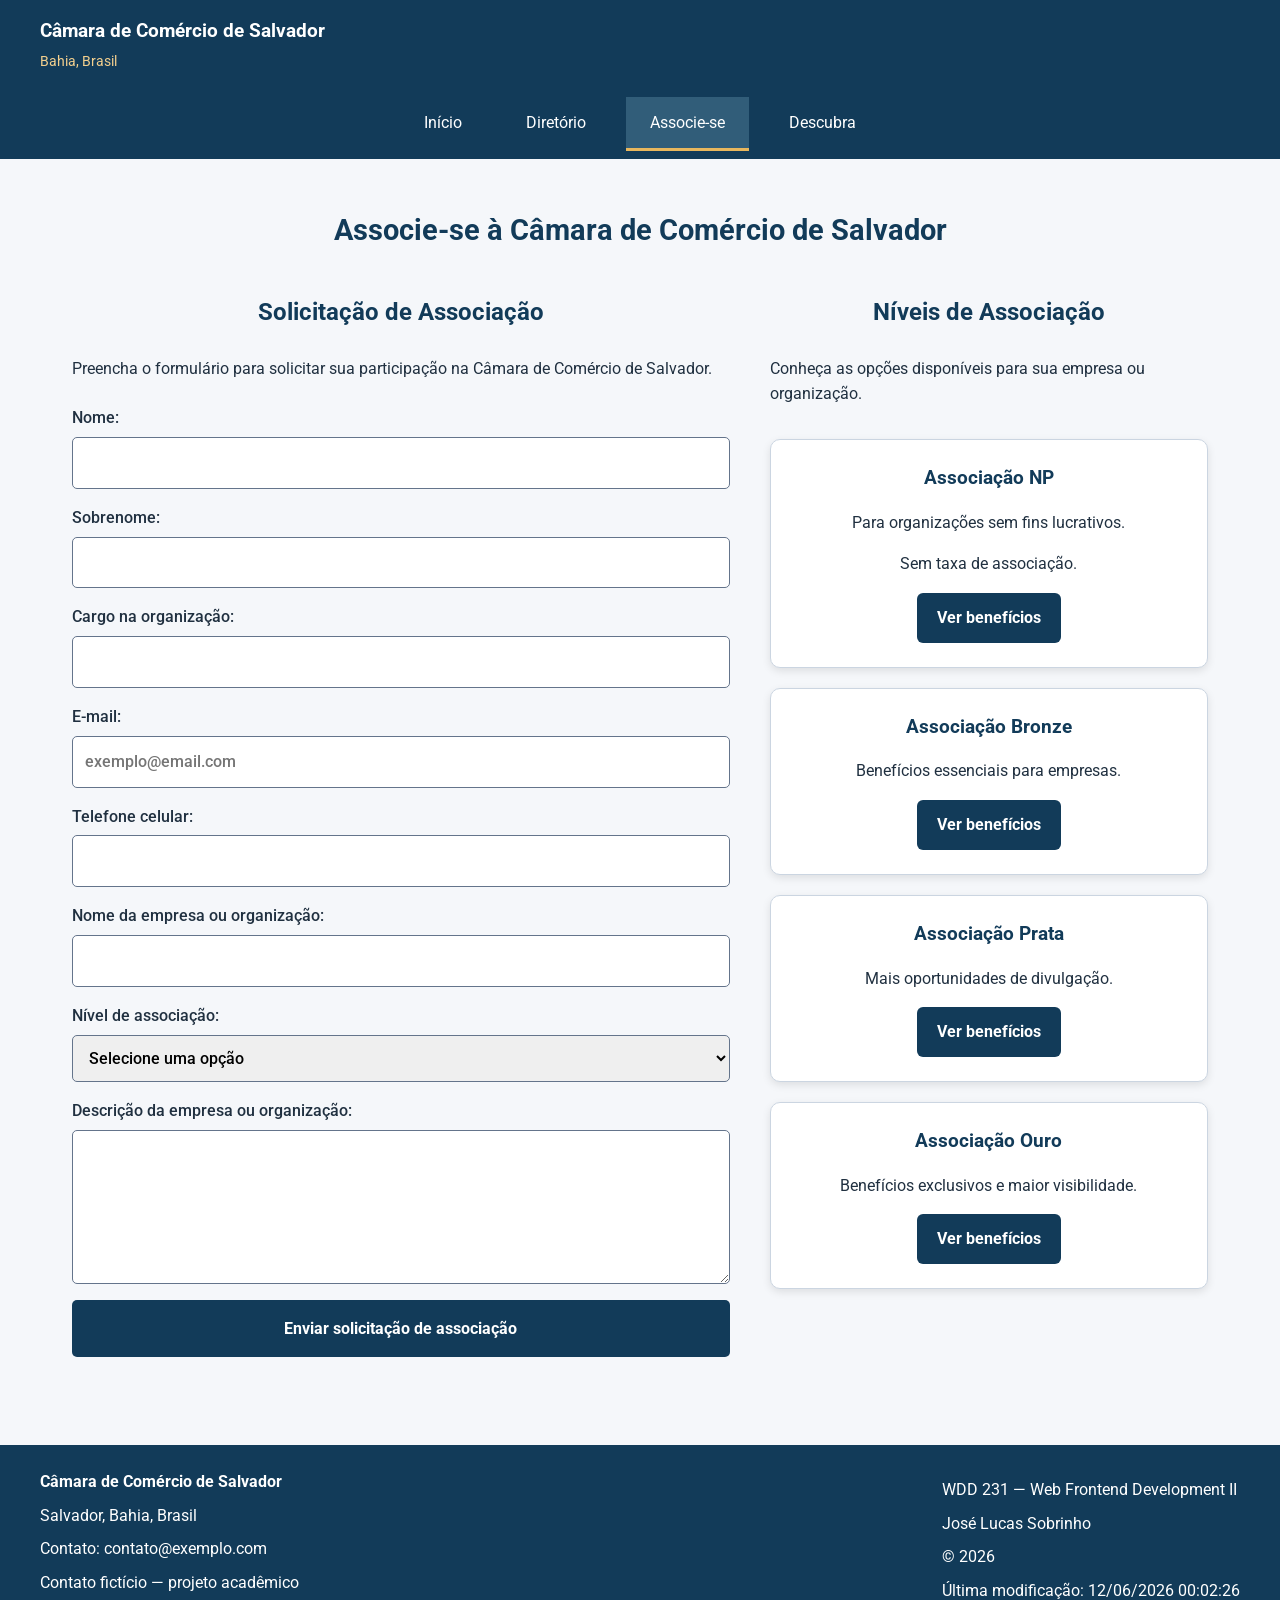
==== camara/associacao.html @ 43bf1b09 "Complete Week 04 Chamber Membership Page" ====
<!DOCTYPE html>
<html lang="pt-BR">

<head>
    <meta charset="UTF-8">
    <meta name="viewport" content="width=device-width, initial-scale=1.0">


    <meta name="description"
        content="Associe-se à Câmara de Comércio de Salvador, Bahia. Conheça os níveis de associação e preencha o formulário para solicitar sua participação.">

    <meta name="author" content="José Lucas Sobrinho">

    <title>Associe-se | Câmara de Comércio de Salvador</title>

    <!-- Metadados Open Graph -->

    <meta property="og:image" content="https://jolucssob.github.io/wdd231/camara/imagens/salvador-social.webp">

    <meta property="og:url" content="https://jolucssob.github.io/wdd231/camara/associacao.html">

    <!-- Ícone -->
    <link rel="icon" href="imagens/favicon.ico">

    <!-- Google Fonts - Roboto -->
    <link rel="preconnect" href="https://fonts.googleapis.com">

    <link rel="preconnect" href="https://fonts.gstatic.com" crossorigin>

    <link href="https://fonts.googleapis.com/css2?family=Roboto:wght@400;500;700&display=swap" rel="stylesheet">


    <!-- CSS -->
    <link rel="stylesheet" href="estilos/normalizar.css">
    <link rel="stylesheet" href="estilos/telas-pequenas.css">
    <link rel="stylesheet" href="estilos/telas-grandes.css">
    <link rel="stylesheet" href="estilos/inicio.css">
    <!-- JavaScript -->
    <!-- JavaScript -->
    <script src="scripts/navegacao.js" defer></script>
    <script src="scripts/datas.js" defer></script>
    <script src="scripts/associacao.js" defer></script>

</head>

<body>
    <header>
        <div class="header-content">
            <div class="site-brand">
                <span class="site-name">
                    Câmara de Comércio de Salvador
                </span>
                <span class="site-location">
                    Bahia, Brasil
                </span>
            </div>

            <button id="menu-button" type="button" aria-label="Abrir menu" aria-expanded="false"
                aria-controls="primary-nav">
                ☰
            </button>
        </div>
    </header>


    <nav id="primary-nav" aria-label="Navegação principal">
        <a href="index.html">Início</a>
        <a href="diretorio.html">Diretório</a>

        <a href="associacao.html" class="active" aria-current="page">Associe-se</a>
        <a href="discover.html">Descubra</a>
    </nav>




    <main>
        <h1>Associe-se à Câmara de Comércio de Salvador</h1>

        <div class="membership-container">

            <section class="membership-form">
                <h2>Solicitação de Associação</h2>
                <p>
                    Preencha o formulário para solicitar sua
                    participação na Câmara de Comércio de Salvador.
                </p>

                <form method="get" action="agradecimento.html">

                    <label>
                        Nome:
                        <input type="text" name="nome" title="Informe seu primeiro nome" autocomplete="given-name"
                            required>
                    </label>

                    <label>
                        Sobrenome:
                        <input type="text" name="sobrenome" title="Informe seu sobrenome" autocomplete="family-name"
                            required>
                    </label>

                    <label>
                        Cargo na organização:
                        <input type="text" name="cargo"
                            title="Informe seu cargo usando pelo menos 7 caracteres, apenas letras, espaços e hífens"
                            autocomplete="organization-title" pattern="[A-Za-zÀ-ÿ\s-]{7,}">
                    </label>

                    <label>
                        E-mail:
                        <input type="email" name="email" title="Informe seu endereço de e-mail" autocomplete="email"
                            placeholder="exemplo@email.com" required>
                    </label>

                    <label>
                        Telefone celular:
                        <input type="tel" name="telefone" title="Informe seu número de celular" autocomplete="tel"
                            required>
                    </label>

                    <label>
                        Nome da empresa ou organização:
                        <input type="text" name="organizacao" title="Informe o nome da empresa ou organização"
                            autocomplete="organization" required>
                    </label>

                    <label>
                        Nível de associação:
                        <select name="nivel" title="Selecione o nível de associação" required>
                            <option value="" disabled selected>
                                Selecione uma opção
                            </option>
                            <option value="np">
                                Associação NP (sem fins lucrativos)
                            </option>
                            <option value="bronze">
                                Associação Bronze
                            </option>
                            <option value="silver">
                                Associação Prata
                            </option>
                            <option value="gold">
                                Associação Ouro
                            </option>
                        </select>
                    </label>

                    <label>
                        Descrição da empresa ou organização:
                        <textarea name="descricao" title="Descreva as atividades da empresa ou organização" rows="5"
                            cols="40"></textarea>
                    </label>

                    <input type="hidden" id="timestamp" name="timestamp">

                    <button type="submit" class="submit-button">
                        Enviar solicitação de associação
                    </button>


                </form>
            </section>

            <section class="membership-levels">
                <h2>Níveis de Associação</h2>
                <p>
                    Conheça as opções disponíveis para
                    sua empresa ou organização.
                </p>

                <div class="membership-cards">

                    <article class="membership-card">
                        <h3>Associação NP</h3>
                        <p>Para organizações sem fins lucrativos.</p>
                        <p>Sem taxa de associação.</p>
                        <a href="#modal-np">Ver benefícios</a>
                    </article>

                    <article class="membership-card">
                        <h3>Associação Bronze</h3>
                        <p>Benefícios essenciais para empresas.</p>
                        <a href="#modal-bronze">Ver benefícios</a>
                    </article>

                    <article class="membership-card">
                        <h3>Associação Prata</h3>
                        <p>Mais oportunidades de divulgação.</p>
                        <a href="#modal-silver">Ver benefícios</a>
                    </article>

                    <article class="membership-card">
                        <h3>Associação Ouro</h3>
                        <p>Benefícios exclusivos e maior visibilidade.</p>
                        <a href="#modal-gold">Ver benefícios</a>
                    </article>

                </div>

            </section>

            <!-- Modal de benefícios da Associação NP -->
            <dialog id="modal-np">
                <h2>Benefícios da Associação NP</h2>

                <p>Plano gratuito para organizações sem fins lucrativos.</p>

                <ul>
                    <li>Participação em eventos comunitários.</li>
                    <li>Acesso às informações da Câmara.</li>
                    <li>Oportunidades de networking.</li>
                    <li>Divulgação institucional básica.</li>
                </ul>

                <button type="button" id="fechar-modal-np">
                    Fechar
                </button>
            </dialog>

            <!-- Modal de benefícios da Associação Bronze -->
            <dialog id="modal-bronze">
                <h2>Benefícios da Associação Bronze</h2>

                <p>Plano com benefícios essenciais para empresas.</p>

                <ul>
                    <li>Participação em eventos empresariais.</li>
                    <li>Acesso a oportunidades de networking.</li>
                    <li>Divulgação básica no diretório da Câmara.</li>
                    <li>Descontos em determinados eventos.</li>
                </ul>

                <button type="button" id="fechar-modal-bronze">
                    Fechar
                </button>
            </dialog>

            <!-- Modal de benefícios da Associação Prata -->
            <dialog id="modal-silver">
                <h2>Benefícios da Associação Prata</h2>

                <p>Plano com mais oportunidades de divulgação e crescimento.</p>

                <ul>
                    <li>Todos os benefícios da Associação Bronze.</li>
                    <li>Maior destaque no diretório de empresas.</li>
                    <li>Participação em eventos de networking.</li>
                    <li>Oportunidades ampliadas de divulgação.</li>
                </ul>

                <button type="button" id="fechar-modal-silver">
                    Fechar
                </button>
            </dialog>

            <!-- Modal de benefícios da Associação Ouro -->
            <dialog id="modal-gold">
                <h2>Benefícios da Associação Ouro</h2>

                <p>Plano com benefícios exclusivos e maior visibilidade.</p>

                <ul>
                    <li>Todos os benefícios da Associação Prata.</li>
                    <li>Destaque especial no diretório de empresas.</li>
                    <li>Maior visibilidade nas ações da Câmara.</li>
                    <li>Participação prioritária em eventos.</li>
                    <li>Oportunidades exclusivas de networking.</li>
                </ul>

                <button type="button" id="fechar-modal-gold">
                    Fechar
                </button>
            </dialog>

        </div>
    </main>


    <footer>
        <div class="footer-content">
            <div>
                <strong>Câmara de Comércio de Salvador</strong>
                <p>Salvador, Bahia, Brasil</p>
                <p>Contato: contato@exemplo.com</p>
                <p>Contato fictício — projeto acadêmico</p>
            </div>

            <div>
                <p>WDD 231 — Web Frontend Development II</p>
                <p>José Lucas Sobrinho</p>
                <p>&copy; <span id="currentyear"></span></p>
                <p id="ultimaModificacao"></p>
            </div>
        </div>
    </footer>
</body>

</html>
---- camara/estilos/normalizar.css ----
/* WDD 231 - Câmara de Comércio de Salvador
   Normalização básica do CSS
   Autor: José Lucas Sobrinho
*/

*,
*::before,
*::after {
    box-sizing: border-box;
}

html {
    -webkit-text-size-adjust: 100%;
}


h1,
h2,
h3,
h4,
p,
ul,
ol {
    margin-top: 0;
}

img,
picture,
video {
    max-width: 100%;
    height: auto;
}

img {
    display: block;
}

button,
input,
select,
textarea {
    font: inherit;
}

button {
    cursor: pointer;
}

a {
    color: inherit;
}

:focus-visible {
    outline: 3px solid #b7791f;
    outline-offset: 3px;
}
---- camara/estilos/telas-pequenas.css ----
/* WDD 231 - Câmara de Comércio de Salvador
   Estilos para telas pequenas - Mobile First
   Autor: José Lucas Sobrinho
*/

:root {
    --primary-color: #123b59;
    --secondary-color: #e8b75d;
    --background-color: #f5f7fa;
    --text-color: #203040;
    --white-color: #ffffff;
    --border-color: #cbd5e1;
}


body {
    margin: 0;
    font-family: "Roboto", Arial, Helvetica, sans-serif;
    background-color: var(--background-color);
    color: var(--text-color);
    line-height: 1.6;
}

/* CABEÇALHO */

header {
    background-color: var(--primary-color);
    color: var(--white-color);
    padding: 1rem;
}

header h1 {
    font-size: 1.4rem;
    text-align: center;
    margin: 0;
}

/* NAVEGAÇÃO */

nav {
    background-color: var(--primary-color);
}

nav a {
    display: block;
    padding: 0.9rem;
    color: var(--white-color);
    text-align: center;
    text-decoration: none;
}

nav a:hover,
nav a:focus-visible {
    background-color: #315d79;
}

nav a.active {
    background-color: #315d79;
    border-bottom: 3px solid var(--secondary-color);
}

/* CONTEÚDO PRINCIPAL */

main {
    width: 100%;
    max-width: 1200px;
    margin: 0 auto;
    padding: 1rem;
    min-height: 60vh;
}

main h2 {
    color: var(--primary-color);
    text-align: center;
    margin: 1.5rem 0;
}

/* BOTÕES DE VISUALIZAÇÃO */

.view-buttons {
    display: flex;
    justify-content: center;
    gap: 1rem;
    margin-bottom: 1.5rem;
}

.view-buttons button {
    padding: 0.7rem 1.2rem;
    background-color: var(--primary-color);
    color: var(--white-color);
    border: 2px solid var(--primary-color);
    border-radius: 5px;
}

.view-buttons button:hover,
.view-buttons button:focus-visible {
    background-color: #315d79;
}

.view-buttons button.active {
    background-color: var(--secondary-color);
    color: #172b3a;
    border-color: #8a5b12;
}

/* DIRETÓRIO DE EMPRESAS */

#members {
    display: grid;
    grid-template-columns: minmax(0, 1fr);
    gap: 1rem;
}

.member-card {
    min-width: 0;
    background-color: var(--white-color);
    border: 1px solid var(--border-color);
    border-radius: 8px;
    padding: 1rem;
    box-shadow: 0 2px 6px rgb(0 0 0 / 8%);
    overflow-wrap: anywhere;
}

.member-card h3 {
    color: var(--primary-color);
    margin-bottom: 0.5rem;
}

.member-card img {
    width: 100%;
    max-width: 250px;
    height: 150px;
    object-fit: cover;
    border-radius: 6px;
    margin: 0 auto 1rem;
}

.member-card p {
    margin: 0.5rem 0;
}

.member-card a {
    color: #164e78;
    text-decoration: underline;
}

/* VISUALIZAÇÃO EM LISTA */

#members.list {
    display: flex;
    flex-direction: column;
}

#members.list .member-card img {
    display: none;
}

/* RODAPÉ */

footer {
    background-color: var(--primary-color);
    color: var(--white-color);
    text-align: center;
    padding: 1.5rem 1rem;
    margin-top: 2rem;
}

footer p {
    margin: 0.5rem 0;
}

footer a {
    color: var(--white-color);
}

/* IDENTIFICAÇÃO DO SITE */

.site-brand {
    display: flex;
    flex-direction: column;
    gap: 0.2rem;
}

.site-name {
    font-size: 1.2rem;
    font-weight: bold;
}

.site-location {
    font-size: 0.9rem;
    color: #f2cf8e;
}

.header-content {
    display: flex;
    align-items: center;
    justify-content: space-between;
    gap: 1rem;
}

/* MENU PARA CELULARES */

#menu-button {
    background: transparent;
    color: white;
    border: 1px solid white;
    border-radius: 5px;
    padding: 0.4rem 0.7rem;
    font-size: 1.5rem;
}

#primary-nav {
    display: none;
}

#primary-nav.open {
    display: block;
}

/* TÍTULO E APRESENTAÇÃO */

main h1 {
    color: var(--primary-color);
    text-align: center;
    font-size: 1.8rem;
    margin: 1rem 0;
}

.introduction {
    text-align: center;
    margin-bottom: 1.5rem;
}

/* VISUALIZAÇÃO EM GRADE */

#members.grid {
    display: grid;
}

/* ORGANIZAÇÃO DO RODAPÉ */

.footer-content {
    display: flex;
    flex-direction: column;
    gap: 1rem;
}

/* Formulário de associação */

form {
    display: flex;
    flex-direction: column;
    gap: 1rem;
    width: 100%;
    max-width: 600px;
    margin: 1.5rem auto;
}

form label {
    display: flex;
    flex-direction: column;
    gap: 0.4rem;
    font-weight: 500;
}

form input,
form select,
form textarea {
    width: 100%;
    box-sizing: border-box;
    padding: 0.75rem;
    border: 1px solid #64748b;
    border-radius: 5px;
    font: inherit;
}

form textarea {
    min-height: 120px;
    resize: vertical;
}

form input:focus-visible,
form select:focus-visible,
form textarea:focus-visible {
    outline: 3px solid #315d79;
    outline-offset: 2px;
}

/* Botão de envio */

.submit-button {
    background-color: #123b59;
    color: #ffffff;
    border: none;
    border-radius: 5px;
    padding: 1rem;
    font: inherit;
    font-weight: 700;
    cursor: pointer;
}

.submit-button:hover,
.submit-button:focus-visible {
    background-color: #315d79;
}

.submit-button:focus-visible {
    outline: 3px solid #e8b75d;
    outline-offset: 3px;
}

/* Cartões dos níveis de associação */

.membership-cards {
    display: grid;
    grid-template-columns: 1fr;
    gap: 1.5rem;
    margin-top: 2rem;
}

.membership-card {
    background-color: #ffffff;
    border: 1px solid #cbd5e1;
    border-radius: 10px;
    padding: 1.5rem;
    text-align: center;
    box-shadow: 0 3px 8px rgb(0 0 0 / 10%);
}

.membership-card h3 {
    color: #123b59;
    margin-bottom: 1rem;
}

.membership-card p {
    margin-bottom: 1rem;
}

.membership-card a {
    display: inline-block;
    background-color: #123b59;
    color: #ffffff;
    padding: 0.75rem 1.25rem;
    border-radius: 6px;
    text-decoration: none;
    font-weight: 700;
}

.membership-card a:hover,
.membership-card a:focus-visible {
    background-color: #315d79;
    color: #ffffff;
}

/* Animação inicial dos cartões de associação */

@keyframes aparecerCartao {
    from {
        opacity: 0;
        transform: translateY(20px);
    }

    to {
        opacity: 1;
        transform: translateY(0);
    }
}

.membership-card {
    animation: aparecerCartao 0.8s ease-out both;
}

.membership-card:nth-child(2) {
    animation-delay: 0.2s;
}

.membership-card:nth-child(3) {
    animation-delay: 0.4s;
}

.membership-card:nth-child(4) {
    animation-delay: 0.6s;
}

/* Respeita a preferência por movimento reduzido */
@media (prefers-reduced-motion: reduce) {
    .membership-card {
        animation: none;
    }
}

/* ========================================
   MODAIS DOS NÍVEIS DE ASSOCIAÇÃO
======================================== */

.membership-container dialog {
    width: 90%;
    max-width: 500px;
    max-height: 85vh;
    overflow-y: auto;
    box-sizing: border-box;
    padding: 25px;
    border: 1px solid #123b59;
    border-radius: 12px;
    background-color: #ffffff;
    color: #203040;
    box-shadow: 0 8px 25px rgba(0, 0, 0, 0.25);
}

.membership-container dialog::backdrop {
    background-color: rgba(0, 0, 0, 0.6);
}

.membership-container dialog h2 {
    color: #123b59;
    margin-top: 0;
}

.membership-container dialog li {
    margin-bottom: 10px;
}

.membership-container dialog button {
    display: block;
    width: 100%;
    padding: 12px;
    margin-top: 20px;
    background-color: #123b59;
    color: #ffffff;
    border: none;
    border-radius: 6px;
    font-weight: 700;
    cursor: pointer;
}

.membership-container dialog button:hover {
    background-color: #315b73;
}

/* ========================================
   ANIMAÇÃO DOS CARTÕES DE ASSOCIAÇÃO
======================================== */

@keyframes entradaCartao {
    from {
        opacity: 0;
        transform: translateY(25px);
    }

    to {
        opacity: 1;
        transform: translateY(0);
    }
}

.membership-card {
    animation: entradaCartao 0.8s ease both;
}

.membership-card:nth-child(1) {
    animation-delay: 0.1s;
}

.membership-card:nth-child(2) {
    animation-delay: 0.3s;
}

.membership-card:nth-child(3) {
    animation-delay: 0.5s;
}

.membership-card:nth-child(4) {
    animation-delay: 0.7s;
}

/* Respeita as preferências de acessibilidade */

@media (prefers-reduced-motion: reduce) {
    .membership-card {
        animation: none;
    }
}

/* =========================================
   PÁGINA DE AGRADECIMENTO
   ========================================= */

.thankyou-page {
    max-width: 900px;
    margin: 0 auto;
    padding: 2rem 1rem;
}

.thankyou-page .membership-form {
    background-color: #ffffff;
    padding: 1.5rem;
    border: 1px solid #c8d5e3;
    border-radius: 12px;
    box-shadow: 0 4px 12px rgba(0, 0, 0, 0.1);
}

#dados-solicitacao {
    background-color: #f2f5f8;
    padding: 1rem;
    margin: 1.5rem 0;
    border-radius: 8px;
    overflow-wrap: anywhere;
}

#dados-solicitacao p {
    margin: 0;
    padding: 0.8rem 0;
    border-bottom: 1px solid #c8d5e3;
}

#dados-solicitacao p:last-child {
    border-bottom: none;
}

.thankyou-page a[href="index.html"] {
    display: block;
    background-color: #123b59;
    color: #ffffff;
    padding: 1rem;
    border-radius: 6px;
    text-align: center;
    text-decoration: none;
    font-weight: 700;
}

.thankyou-page a[href="index.html"]:hover {
    background-color: #305d75;
}
---- camara/estilos/telas-grandes.css ----
/* WDD 231 - Câmara de Comércio de Salvador
   Estilos para telas grandes
   Autor: José Lucas Sobrinho
*/

@media screen and (min-width: 768px) {

    /* CABEÇALHO */

    .header-content {
        max-width: 1200px;
        margin: 0 auto;
        display: flex;
        align-items: center;
        justify-content: space-between;
    }

    header h1 {
        font-size: 1.8rem;
    }

    /* NAVEGAÇÃO */

    #menu-button {
        display: none;
    }

    nav {
        display: flex;
        justify-content: center;
        gap: 1rem;
        padding: 0.5rem;
    }

    nav a {
        padding: 0.8rem 1.5rem;
    }

    /* CONTEÚDO PRINCIPAL */

    main {
        padding: 2rem;
    }

    main h1 {
        text-align: center;
        color: var(--primary-color);
    }

    .introduction {
        text-align: center;
        max-width: 750px;
        margin: 0 auto 2rem;
    }

    /* DIRETÓRIO EM GRADE */

    #members.grid {
        grid-template-columns: repeat(3, minmax(0, 1fr));
    }

    .member-card {
        transition: transform 0.2s ease;
    }

    .member-card:hover {
        transform: translateY(-3px);
    }

    /* DIRETÓRIO EM LISTA */

    #members.list .member-card {
        display: grid;
        grid-template-columns: 2fr 2fr 1fr;
        align-items: center;
        gap: 1rem;
    }

    /* RODAPÉ */

    .footer-content {
        max-width: 1200px;
        margin: 0 auto;
        display: flex;
        justify-content: space-between;
        gap: 2rem;
        text-align: left;
    }

    /* Manter a navegação visível no desktop */

    #primary-nav,
    #primary-nav.open {
        display: flex;
    }

    /* Rodapé horizontal */

    .footer-content {
        flex-direction: row;
    }

}

/* ========================================
   PÁGINA DE ASSOCIAÇÃO — TELAS GRANDES
======================================== */

@media screen and (min-width: 900px) {

    .membership-container {
        display: grid;
        grid-template-columns: minmax(0, 3fr) minmax(0, 2fr);
        gap: 40px;
        align-items: start;
    }

    .membership-form form {
        width: 100%;
        max-width: 100%;
    }

    .membership-levels {
        width: 100%;
    }

    .membership-cards {
        display: grid;
        grid-template-columns: 1fr;
        gap: 20px;
    }

}
---- camara/estilos/inicio.css ----
/* Página inicial — Câmara de Comércio de Salvador */

.hero {
    position: relative;
    margin: 1.5rem 0;
}

.hero img {
    display: block;
    width: 100%;
    height: auto;
    max-height: 450px;
    object-fit: cover;
    border-radius: 8px;
}

.hero-content {
    padding: 1.5rem;
    text-align: center;
}

.hero-content h2 {
    margin-bottom: 0.75rem;
}

.hero-content p {
    margin-bottom: 1.5rem;
}

.cta-button {
    display: inline-block;
    padding: 0.9rem 1.5rem;
    background-color: #123b59;
    color: #ffffff;
    font-weight: 700;
    text-decoration: none;
    border-radius: 6px;
}

.cta-button:hover,
.cta-button:focus-visible {
    background-color: #285a78;
    color: #ffffff;
}

/* Seções de eventos e meteorologia */

.home-sections {
    display: grid;
    grid-template-columns: 1fr;
    gap: 1.5rem;
    margin: 2rem 0;
}

.events,
.weather {
    background-color: #ffffff;
    padding: 1.5rem;
    border-radius: 8px;
    box-shadow: 0 2px 8px rgb(0 0 0 / 10%);
}

.events h2,
.weather h2 {
    margin-top: 0;
    color: #123b59;
    text-align: center;
}

/* Empresas em destaque */

.spotlights {
    margin: 2rem 0;
}

.spotlights h2 {
    text-align: center;
    color: #123b59;
}

/* Telas maiores */

@media screen and (min-width: 768px) {
    .home-sections {
        grid-template-columns: 1fr 1fr;
    }

    /* Empresas em destaque */

    #spotlight-cards {
        display: grid;
        grid-template-columns: 1fr;
        gap: 1.5rem;
        margin-top: 1.5rem;
    }

    .spotlight-card {
        background-color: #ffffff;
        padding: 1.5rem;
        border-radius: 8px;
        box-shadow: 0 2px 8px rgb(0 0 0 / 10%);
        overflow-wrap: anywhere;
    }

    .spotlight-card img {
        display: block;
        width: 100%;
        height: 180px;
        object-fit: contain;
        margin-bottom: 1rem;
    }

    .spotlight-card h3 {
        color: #123b59;
        margin-bottom: 1rem;
    }

    .spotlight-card p {
        margin-bottom: 0.75rem;
    }

    /* Tablets */

    @media screen and (min-width: 600px) {
        #spotlight-cards {
            grid-template-columns: repeat(2, minmax(0, 1fr));
        }
    }

    /* Computadores */

    @media screen and (min-width: 1000px) {
        #spotlight-cards {
            grid-template-columns: repeat(3, minmax(0, 1fr));
        }
    }

    /* Garante contraste adequado na navegação principal */
    #primary-nav {
        color: #ffffff;
    }
}
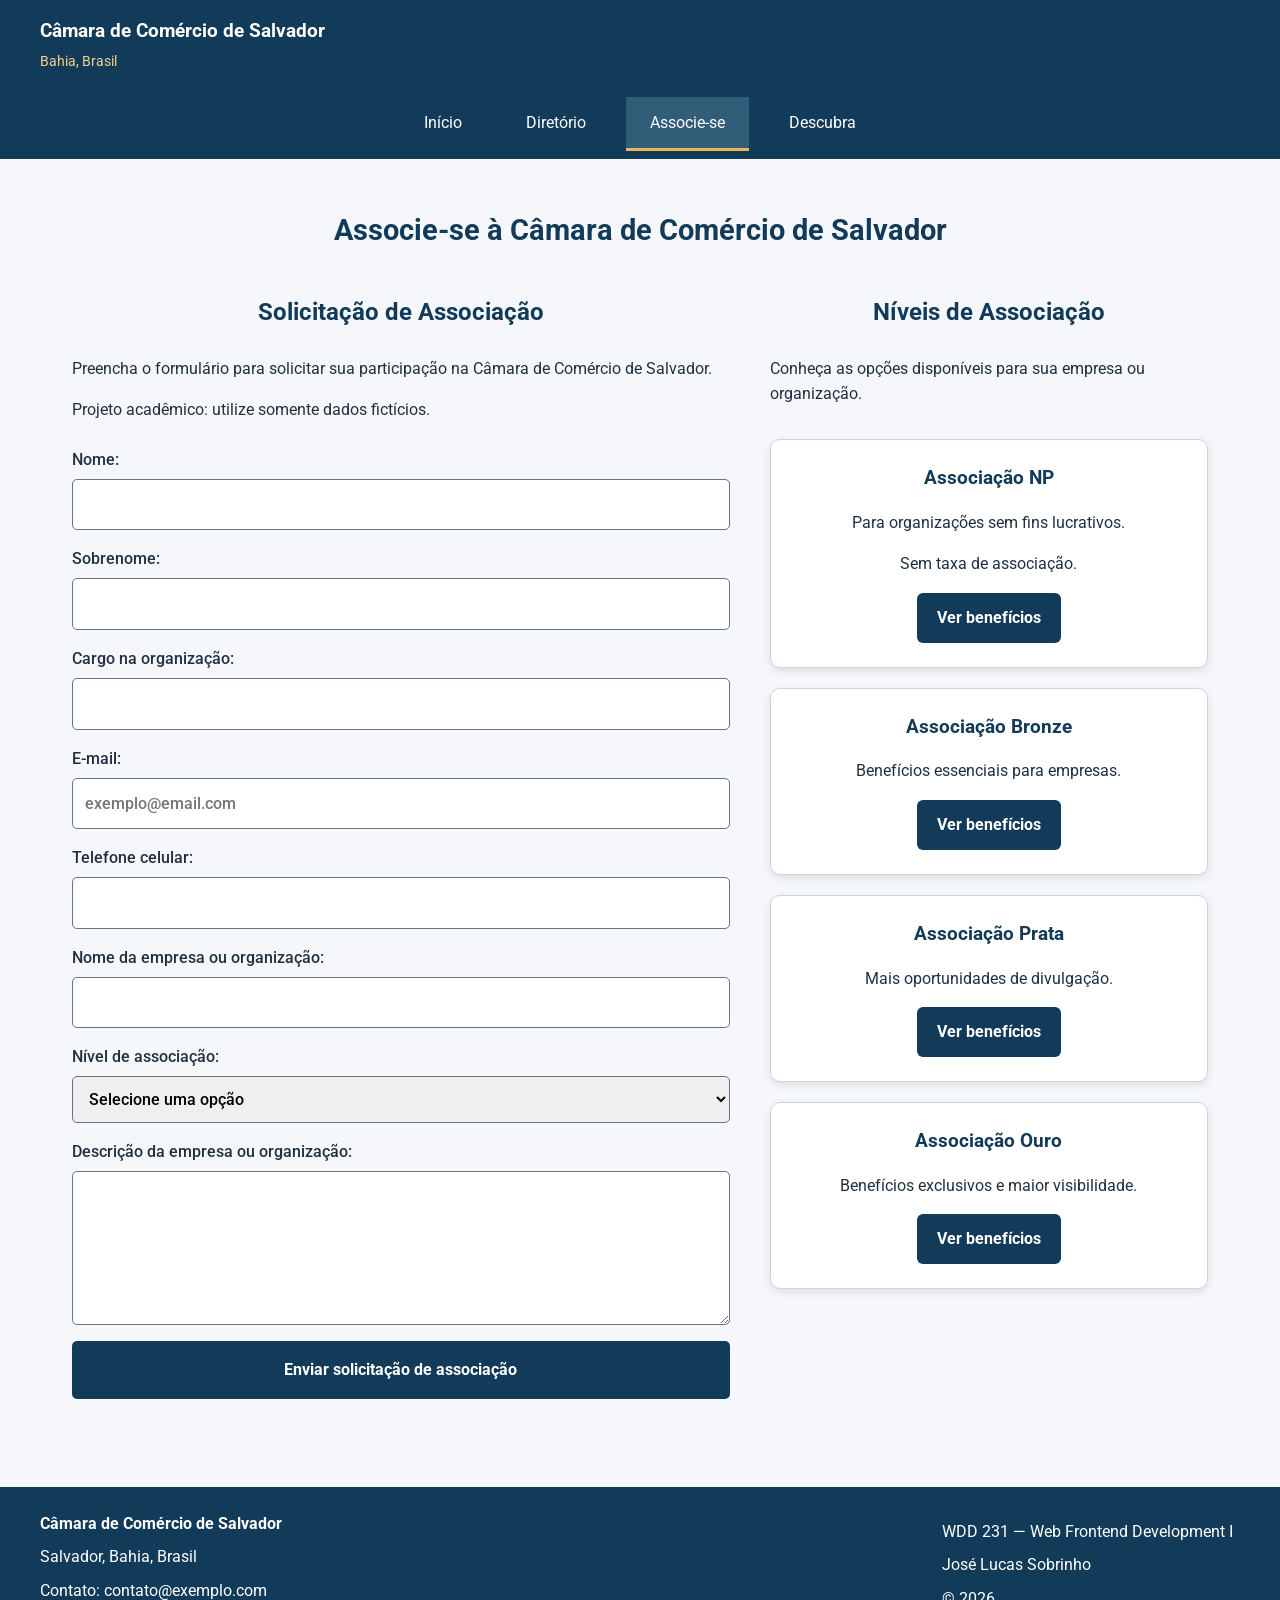
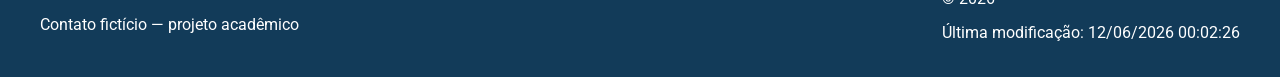
==== commit 7ee8d2db: "Fix Week 04 HTML and CSS validation issues" ====
--- a/camara/associacao.html
+++ b/camara/associacao.html
@@ -5,7 +5,6 @@
     <meta charset="UTF-8">
     <meta name="viewport" content="width=device-width, initial-scale=1.0">
 
-
     <meta name="description"
         content="Associe-se à Câmara de Comércio de Salvador, Bahia. Conheça os níveis de associação e preencha o formulário para solicitar sua participação.">
 
@@ -14,6 +13,12 @@
     <title>Associe-se | Câmara de Comércio de Salvador</title>
 
     <!-- Metadados Open Graph -->
+    <meta property="og:type" content="website">
+
+    <meta property="og:title" content="Associe-se à Câmara de Comércio de Salvador">
+
+    <meta property="og:description"
+        content="Conheça os níveis de associação e faça parte da Câmara de Comércio de Salvador, ampliando suas oportunidades de negócios.">
 
     <meta property="og:image" content="https://jolucssob.github.io/wdd231/camara/imagens/salvador-social.webp">
 
@@ -24,32 +29,32 @@
 
     <!-- Google Fonts - Roboto -->
     <link rel="preconnect" href="https://fonts.googleapis.com">
-
     <link rel="preconnect" href="https://fonts.gstatic.com" crossorigin>
 
     <link href="https://fonts.googleapis.com/css2?family=Roboto:wght@400;500;700&display=swap" rel="stylesheet">
-
 
     <!-- CSS -->
     <link rel="stylesheet" href="estilos/normalizar.css">
     <link rel="stylesheet" href="estilos/telas-pequenas.css">
     <link rel="stylesheet" href="estilos/telas-grandes.css">
     <link rel="stylesheet" href="estilos/inicio.css">
-    <!-- JavaScript -->
+
     <!-- JavaScript -->
     <script src="scripts/navegacao.js" defer></script>
     <script src="scripts/datas.js" defer></script>
     <script src="scripts/associacao.js" defer></script>
-
 </head>
 
 <body>
+
     <header>
         <div class="header-content">
+
             <div class="site-brand">
                 <span class="site-name">
                     Câmara de Comércio de Salvador
                 </span>
+
                 <span class="site-location">
                     Bahia, Brasil
                 </span>
@@ -59,31 +64,42 @@
                 aria-controls="primary-nav">
                 ☰
             </button>
+
         </div>
     </header>
 
+    <!-- Navegação principal -->
 
     <nav id="primary-nav" aria-label="Navegação principal">
         <a href="index.html">Início</a>
         <a href="diretorio.html">Diretório</a>
 
-        <a href="associacao.html" class="active" aria-current="page">Associe-se</a>
+        <a href="associacao.html" class="active" aria-current="page">
+            Associe-se
+        </a>
+
         <a href="discover.html">Descubra</a>
     </nav>
 
-
-
-
     <main>
+
         <h1>Associe-se à Câmara de Comércio de Salvador</h1>
 
         <div class="membership-container">
 
+            <!-- Formulário de associação -->
+
             <section class="membership-form">
+
                 <h2>Solicitação de Associação</h2>
+
                 <p>
                     Preencha o formulário para solicitar sua
                     participação na Câmara de Comércio de Salvador.
+                </p>
+
+                <p>
+                    Projeto acadêmico: utilize somente dados fictícios.
                 </p>
 
                 <form method="get" action="agradecimento.html">
@@ -104,7 +120,7 @@
                         Cargo na organização:
                         <input type="text" name="cargo"
                             title="Informe seu cargo usando pelo menos 7 caracteres, apenas letras, espaços e hífens"
-                            autocomplete="organization-title" pattern="[A-Za-zÀ-ÿ\s-]{7,}">
+                            autocomplete="organization-title" pattern="[\p{L} \-]{7,}" minlength="7">
                     </label>
 
                     <label>
@@ -127,30 +143,40 @@
 
                     <label>
                         Nível de associação:
+
                         <select name="nivel" title="Selecione o nível de associação" required>
+
                             <option value="" disabled selected>
                                 Selecione uma opção
                             </option>
+
                             <option value="np">
                                 Associação NP (sem fins lucrativos)
                             </option>
+
                             <option value="bronze">
                                 Associação Bronze
                             </option>
+
                             <option value="silver">
                                 Associação Prata
                             </option>
+
                             <option value="gold">
                                 Associação Ouro
                             </option>
+
                         </select>
                     </label>
 
                     <label>
                         Descrição da empresa ou organização:
+
                         <textarea name="descricao" title="Descreva as atividades da empresa ou organização" rows="5"
                             cols="40"></textarea>
                     </label>
+
+                    <!-- Registro automático de data e hora -->
 
                     <input type="hidden" id="timestamp" name="timestamp">
 
@@ -158,12 +184,16 @@
                         Enviar solicitação de associação
                     </button>
 
-
                 </form>
+
             </section>
 
+            <!-- Cartões dos níveis de associação -->
+
             <section class="membership-levels">
+
                 <h2>Níveis de Associação</h2>
+
                 <p>
                     Conheça as opções disponíveis para
                     sua empresa ou organização.
@@ -173,38 +203,61 @@
 
                     <article class="membership-card">
                         <h3>Associação NP</h3>
+
                         <p>Para organizações sem fins lucrativos.</p>
+
                         <p>Sem taxa de associação.</p>
-                        <a href="#modal-np">Ver benefícios</a>
+
+                        <a href="#modal-np" aria-haspopup="dialog" aria-label="Ver benefícios da Associação NP">
+                            Ver benefícios
+                        </a>
                     </article>
 
                     <article class="membership-card">
                         <h3>Associação Bronze</h3>
+
                         <p>Benefícios essenciais para empresas.</p>
-                        <a href="#modal-bronze">Ver benefícios</a>
+
+                        <a href="#modal-bronze" aria-haspopup="dialog" aria-label="Ver benefícios da Associação Bronze">
+                            Ver benefícios
+                        </a>
                     </article>
 
                     <article class="membership-card">
                         <h3>Associação Prata</h3>
+
                         <p>Mais oportunidades de divulgação.</p>
-                        <a href="#modal-silver">Ver benefícios</a>
+
+                        <a href="#modal-silver" aria-haspopup="dialog" aria-label="Ver benefícios da Associação Prata">
+                            Ver benefícios
+                        </a>
                     </article>
 
                     <article class="membership-card">
                         <h3>Associação Ouro</h3>
+
                         <p>Benefícios exclusivos e maior visibilidade.</p>
-                        <a href="#modal-gold">Ver benefícios</a>
+
+                        <a href="#modal-gold" aria-haspopup="dialog" aria-label="Ver benefícios da Associação Ouro">
+                            Ver benefícios
+                        </a>
                     </article>
 
                 </div>
 
             </section>
 
-            <!-- Modal de benefícios da Associação NP -->
-            <dialog id="modal-np">
-                <h2>Benefícios da Associação NP</h2>
-
-                <p>Plano gratuito para organizações sem fins lucrativos.</p>
+            <!-- Modal da Associação NP -->
+
+            <dialog id="modal-np" aria-labelledby="titulo-modal-np">
+
+                <h2 id="titulo-modal-np">
+                    Benefícios da Associação NP
+                </h2>
+
+                <p>
+                    Plano gratuito para organizações sem fins lucrativos.
+                </p>
 
                 <ul>
                     <li>Participação em eventos comunitários.</li>
@@ -216,13 +269,20 @@
                 <button type="button" id="fechar-modal-np">
                     Fechar
                 </button>
+
             </dialog>
 
-            <!-- Modal de benefícios da Associação Bronze -->
-            <dialog id="modal-bronze">
-                <h2>Benefícios da Associação Bronze</h2>
-
-                <p>Plano com benefícios essenciais para empresas.</p>
+            <!-- Modal da Associação Bronze -->
+
+            <dialog id="modal-bronze" aria-labelledby="titulo-modal-bronze">
+
+                <h2 id="titulo-modal-bronze">
+                    Benefícios da Associação Bronze
+                </h2>
+
+                <p>
+                    Plano com benefícios essenciais para empresas.
+                </p>
 
                 <ul>
                     <li>Participação em eventos empresariais.</li>
@@ -234,13 +294,20 @@
                 <button type="button" id="fechar-modal-bronze">
                     Fechar
                 </button>
+
             </dialog>
 
-            <!-- Modal de benefícios da Associação Prata -->
-            <dialog id="modal-silver">
-                <h2>Benefícios da Associação Prata</h2>
-
-                <p>Plano com mais oportunidades de divulgação e crescimento.</p>
+            <!-- Modal da Associação Prata -->
+
+            <dialog id="modal-silver" aria-labelledby="titulo-modal-silver">
+
+                <h2 id="titulo-modal-silver">
+                    Benefícios da Associação Prata
+                </h2>
+
+                <p>
+                    Plano com mais oportunidades de divulgação e crescimento.
+                </p>
 
                 <ul>
                     <li>Todos os benefícios da Associação Bronze.</li>
@@ -252,13 +319,20 @@
                 <button type="button" id="fechar-modal-silver">
                     Fechar
                 </button>
+
             </dialog>
 
-            <!-- Modal de benefícios da Associação Ouro -->
-            <dialog id="modal-gold">
-                <h2>Benefícios da Associação Ouro</h2>
-
-                <p>Plano com benefícios exclusivos e maior visibilidade.</p>
+            <!-- Modal da Associação Ouro -->
+
+            <dialog id="modal-gold" aria-labelledby="titulo-modal-gold">
+
+                <h2 id="titulo-modal-gold">
+                    Benefícios da Associação Ouro
+                </h2>
+
+                <p>
+                    Plano com benefícios exclusivos e maior visibilidade.
+                </p>
 
                 <ul>
                     <li>Todos os benefícios da Associação Prata.</li>
@@ -266,34 +340,49 @@
                     <li>Maior visibilidade nas ações da Câmara.</li>
                     <li>Participação prioritária em eventos.</li>
                     <li>Oportunidades exclusivas de networking.</li>
+                    <li>Possibilidade de destaque na página inicial.</li>
                 </ul>
 
                 <button type="button" id="fechar-modal-gold">
                     Fechar
                 </button>
+
             </dialog>
 
         </div>
+
     </main>
 
+    <!-- Rodapé -->
 
     <footer>
+
         <div class="footer-content">
+
             <div>
                 <strong>Câmara de Comércio de Salvador</strong>
+
                 <p>Salvador, Bahia, Brasil</p>
+
                 <p>Contato: contato@exemplo.com</p>
+
                 <p>Contato fictício — projeto acadêmico</p>
             </div>
 
             <div>
-                <p>WDD 231 — Web Frontend Development II</p>
+                <p>WDD 231 — Web Frontend Development I</p>
+
                 <p>José Lucas Sobrinho</p>
+
                 <p>&copy; <span id="currentyear"></span></p>
+
                 <p id="ultimaModificacao"></p>
             </div>
+
         </div>
+
     </footer>
+
 </body>
 
 </html>
--- a/camara/estilos/telas-pequenas.css
+++ b/camara/estilos/telas-pequenas.css
@@ -10,8 +10,8 @@
     --text-color: #203040;
     --white-color: #ffffff;
     --border-color: #cbd5e1;
-}
-
+    --hover-color: #315d79;
+}
 
 body {
     margin: 0;
@@ -51,11 +51,11 @@
 
 nav a:hover,
 nav a:focus-visible {
-    background-color: #315d79;
+    background-color: var(--hover-color);
 }
 
 nav a.active {
-    background-color: #315d79;
+    background-color: var(--hover-color);
     border-bottom: 3px solid var(--secondary-color);
 }
 
@@ -63,16 +63,29 @@
 
 main {
     width: 100%;
+    box-sizing: border-box;
     max-width: 1200px;
     margin: 0 auto;
     padding: 1rem;
     min-height: 60vh;
 }
 
+main h1 {
+    color: var(--primary-color);
+    text-align: center;
+    font-size: 1.8rem;
+    margin: 1rem 0;
+}
+
 main h2 {
     color: var(--primary-color);
     text-align: center;
     margin: 1.5rem 0;
+}
+
+.introduction {
+    text-align: center;
+    margin-bottom: 1.5rem;
 }
 
 /* BOTÕES DE VISUALIZAÇÃO */
@@ -94,7 +107,7 @@
 
 .view-buttons button:hover,
 .view-buttons button:focus-visible {
-    background-color: #315d79;
+    background-color: var(--hover-color);
 }
 
 .view-buttons button.active {
@@ -117,7 +130,7 @@
     border: 1px solid var(--border-color);
     border-radius: 8px;
     padding: 1rem;
-    box-shadow: 0 2px 6px rgb(0 0 0 / 8%);
+    box-shadow: 0 2px 6px #00000014;
     overflow-wrap: anywhere;
 }
 
@@ -155,6 +168,12 @@
     display: none;
 }
 
+/* VISUALIZAÇÃO EM GRADE */
+
+#members.grid {
+    display: grid;
+}
+
 /* RODAPÉ */
 
 footer {
@@ -173,6 +192,12 @@
     color: var(--white-color);
 }
 
+.footer-content {
+    display: flex;
+    flex-direction: column;
+    gap: 1rem;
+}
+
 /* IDENTIFICAÇÃO DO SITE */
 
 .site-brand {
@@ -183,7 +208,7 @@
 
 .site-name {
     font-size: 1.2rem;
-    font-weight: bold;
+    font-weight: 700;
 }
 
 .site-location {
@@ -202,8 +227,8 @@
 
 #menu-button {
     background: transparent;
-    color: white;
-    border: 1px solid white;
+    color: var(--white-color);
+    border: 1px solid var(--white-color);
     border-radius: 5px;
     padding: 0.4rem 0.7rem;
     font-size: 1.5rem;
@@ -217,35 +242,7 @@
     display: block;
 }
 
-/* TÍTULO E APRESENTAÇÃO */
-
-main h1 {
-    color: var(--primary-color);
-    text-align: center;
-    font-size: 1.8rem;
-    margin: 1rem 0;
-}
-
-.introduction {
-    text-align: center;
-    margin-bottom: 1.5rem;
-}
-
-/* VISUALIZAÇÃO EM GRADE */
-
-#members.grid {
-    display: grid;
-}
-
-/* ORGANIZAÇÃO DO RODAPÉ */
-
-.footer-content {
-    display: flex;
-    flex-direction: column;
-    gap: 1rem;
-}
-
-/* Formulário de associação */
+/* FORMULÁRIO DE ASSOCIAÇÃO */
 
 form {
     display: flex;
@@ -282,15 +279,15 @@
 form input:focus-visible,
 form select:focus-visible,
 form textarea:focus-visible {
-    outline: 3px solid #315d79;
+    outline: 3px solid var(--hover-color);
     outline-offset: 2px;
 }
 
-/* Botão de envio */
+/* BOTÃO DE ENVIO */
 
 .submit-button {
-    background-color: #123b59;
-    color: #ffffff;
+    background-color: var(--primary-color);
+    color: var(--white-color);
     border: none;
     border-radius: 5px;
     padding: 1rem;
@@ -301,15 +298,15 @@
 
 .submit-button:hover,
 .submit-button:focus-visible {
-    background-color: #315d79;
+    background-color: var(--hover-color);
 }
 
 .submit-button:focus-visible {
-    outline: 3px solid #e8b75d;
+    outline: 3px solid var(--secondary-color);
     outline-offset: 3px;
 }
 
-/* Cartões dos níveis de associação */
+/* CARTÕES DOS NÍVEIS DE ASSOCIAÇÃO */
 
 .membership-cards {
     display: grid;
@@ -319,16 +316,17 @@
 }
 
 .membership-card {
-    background-color: #ffffff;
-    border: 1px solid #cbd5e1;
+    background-color: var(--white-color);
+    border: 1px solid var(--border-color);
     border-radius: 10px;
     padding: 1.5rem;
     text-align: center;
-    box-shadow: 0 3px 8px rgb(0 0 0 / 10%);
+    box-shadow: 0 3px 8px #0000001a;
+    animation: entradaCartao 0.8s ease both;
 }
 
 .membership-card h3 {
-    color: #123b59;
+    color: var(--primary-color);
     margin-bottom: 1rem;
 }
 
@@ -338,8 +336,8 @@
 
 .membership-card a {
     display: inline-block;
-    background-color: #123b59;
-    color: #ffffff;
+    background-color: var(--primary-color);
+    color: var(--white-color);
     padding: 0.75rem 1.25rem;
     border-radius: 6px;
     text-decoration: none;
@@ -348,16 +346,15 @@
 
 .membership-card a:hover,
 .membership-card a:focus-visible {
-    background-color: #315d79;
-    color: #ffffff;
-}
-
-/* Animação inicial dos cartões de associação */
-
-@keyframes aparecerCartao {
+    background-color: var(--hover-color);
+}
+
+/* ANIMAÇÃO DOS CARTÕES DE ASSOCIAÇÃO */
+
+@keyframes entradaCartao {
     from {
         opacity: 0;
-        transform: translateY(20px);
+        transform: translateY(25px);
     }
 
     to {
@@ -366,32 +363,31 @@
     }
 }
 
-.membership-card {
-    animation: aparecerCartao 0.8s ease-out both;
+.membership-card:nth-child(1) {
+    animation-delay: 0.1s;
 }
 
 .membership-card:nth-child(2) {
-    animation-delay: 0.2s;
+    animation-delay: 0.3s;
 }
 
 .membership-card:nth-child(3) {
-    animation-delay: 0.4s;
+    animation-delay: 0.5s;
 }
 
 .membership-card:nth-child(4) {
-    animation-delay: 0.6s;
-}
-
-/* Respeita a preferência por movimento reduzido */
+    animation-delay: 0.7s;
+}
+
+/* ACESSIBILIDADE: MOVIMENTO REDUZIDO */
+
 @media (prefers-reduced-motion: reduce) {
     .membership-card {
         animation: none;
     }
 }
 
-/* ========================================
-   MODAIS DOS NÍVEIS DE ASSOCIAÇÃO
-======================================== */
+/* MODAIS DOS NÍVEIS DE ASSOCIAÇÃO */
 
 .membership-container dialog {
     width: 90%;
@@ -400,19 +396,19 @@
     overflow-y: auto;
     box-sizing: border-box;
     padding: 25px;
-    border: 1px solid #123b59;
+    border: 1px solid var(--primary-color);
     border-radius: 12px;
-    background-color: #ffffff;
-    color: #203040;
-    box-shadow: 0 8px 25px rgba(0, 0, 0, 0.25);
+    background-color: var(--white-color);
+    color: var(--text-color);
+    box-shadow: 0 8px 25px #00000040;
 }
 
 .membership-container dialog::backdrop {
-    background-color: rgba(0, 0, 0, 0.6);
+    background-color: #00000099;
 }
 
 .membership-container dialog h2 {
-    color: #123b59;
+    color: var(--primary-color);
     margin-top: 0;
 }
 
@@ -425,8 +421,8 @@
     width: 100%;
     padding: 12px;
     margin-top: 20px;
-    background-color: #123b59;
-    color: #ffffff;
+    background-color: var(--primary-color);
+    color: var(--white-color);
     border: none;
     border-radius: 6px;
     font-weight: 700;
@@ -437,53 +433,7 @@
     background-color: #315b73;
 }
 
-/* ========================================
-   ANIMAÇÃO DOS CARTÕES DE ASSOCIAÇÃO
-======================================== */
-
-@keyframes entradaCartao {
-    from {
-        opacity: 0;
-        transform: translateY(25px);
-    }
-
-    to {
-        opacity: 1;
-        transform: translateY(0);
-    }
-}
-
-.membership-card {
-    animation: entradaCartao 0.8s ease both;
-}
-
-.membership-card:nth-child(1) {
-    animation-delay: 0.1s;
-}
-
-.membership-card:nth-child(2) {
-    animation-delay: 0.3s;
-}
-
-.membership-card:nth-child(3) {
-    animation-delay: 0.5s;
-}
-
-.membership-card:nth-child(4) {
-    animation-delay: 0.7s;
-}
-
-/* Respeita as preferências de acessibilidade */
-
-@media (prefers-reduced-motion: reduce) {
-    .membership-card {
-        animation: none;
-    }
-}
-
-/* =========================================
-   PÁGINA DE AGRADECIMENTO
-   ========================================= */
+/* PÁGINA DE AGRADECIMENTO */
 
 .thankyou-page {
     max-width: 900px;
@@ -492,11 +442,11 @@
 }
 
 .thankyou-page .membership-form {
-    background-color: #ffffff;
+    background-color: var(--white-color);
     padding: 1.5rem;
     border: 1px solid #c8d5e3;
     border-radius: 12px;
-    box-shadow: 0 4px 12px rgba(0, 0, 0, 0.1);
+    box-shadow: 0 4px 12px #0000001a;
 }
 
 #dados-solicitacao {
@@ -519,8 +469,8 @@
 
 .thankyou-page a[href="index.html"] {
     display: block;
-    background-color: #123b59;
-    color: #ffffff;
+    background-color: var(--primary-color);
+    color: var(--white-color);
     padding: 1rem;
     border-radius: 6px;
     text-align: center;
--- a/camara/estilos/telas-grandes.css
+++ b/camara/estilos/telas-grandes.css
@@ -10,9 +10,6 @@
     .header-content {
         max-width: 1200px;
         margin: 0 auto;
-        display: flex;
-        align-items: center;
-        justify-content: space-between;
     }
 
     header h1 {
@@ -25,7 +22,8 @@
         display: none;
     }
 
-    nav {
+    #primary-nav,
+    #primary-nav.open {
         display: flex;
         justify-content: center;
         gap: 1rem;
@@ -42,13 +40,7 @@
         padding: 2rem;
     }
 
-    main h1 {
-        text-align: center;
-        color: var(--primary-color);
-    }
-
     .introduction {
-        text-align: center;
         max-width: 750px;
         margin: 0 auto 2rem;
     }
@@ -76,35 +68,20 @@
         gap: 1rem;
     }
 
-    /* RODAPÉ */
+    /* RODAPÉ HORIZONTAL */
 
     .footer-content {
         max-width: 1200px;
         margin: 0 auto;
-        display: flex;
+        flex-direction: row;
         justify-content: space-between;
         gap: 2rem;
         text-align: left;
     }
 
-    /* Manter a navegação visível no desktop */
-
-    #primary-nav,
-    #primary-nav.open {
-        display: flex;
-    }
-
-    /* Rodapé horizontal */
-
-    .footer-content {
-        flex-direction: row;
-    }
-
 }
 
-/* ========================================
-   PÁGINA DE ASSOCIAÇÃO — TELAS GRANDES
-======================================== */
+/* PÁGINA DE ASSOCIAÇÃO — TELAS GRANDES */
 
 @media screen and (min-width: 900px) {
 
@@ -116,7 +93,6 @@
     }
 
     .membership-form form {
-        width: 100%;
         max-width: 100%;
     }
 
@@ -125,8 +101,6 @@
     }
 
     .membership-cards {
-        display: grid;
-        grid-template-columns: 1fr;
         gap: 20px;
     }
 
--- a/camara/estilos/inicio.css
+++ b/camara/estilos/inicio.css
@@ -1,4 +1,9 @@
-/* Página inicial — Câmara de Comércio de Salvador */
+/* WDD 231 - Câmara de Comércio de Salvador
+   Estilos da página inicial - Mobile First
+   Autor: José Lucas Sobrinho
+*/
+
+/* IMAGEM PRINCIPAL */
 
 .hero {
     position: relative;
@@ -27,11 +32,13 @@
     margin-bottom: 1.5rem;
 }
 
+/* BOTÃO DE ASSOCIAÇÃO */
+
 .cta-button {
     display: inline-block;
     padding: 0.9rem 1.5rem;
-    background-color: #123b59;
-    color: #ffffff;
+    background-color: var(--primary-color);
+    color: var(--white-color);
     font-weight: 700;
     text-decoration: none;
     border-radius: 6px;
@@ -40,10 +47,9 @@
 .cta-button:hover,
 .cta-button:focus-visible {
     background-color: #285a78;
-    color: #ffffff;
 }
 
-/* Seções de eventos e meteorologia */
+/* EVENTOS E METEOROLOGIA */
 
 .home-sections {
     display: grid;
@@ -53,21 +59,22 @@
 }
 
 .events,
-.weather {
-    background-color: #ffffff;
+.weather,
+.spotlight-card {
+    background-color: var(--white-color);
     padding: 1.5rem;
     border-radius: 8px;
-    box-shadow: 0 2px 8px rgb(0 0 0 / 10%);
+    box-shadow: 0 2px 8px #0000001a;
 }
 
 .events h2,
 .weather h2 {
     margin-top: 0;
-    color: #123b59;
+    color: var(--primary-color);
     text-align: center;
 }
 
-/* Empresas em destaque */
+/* EMPRESAS EM DESTAQUE */
 
 .spotlights {
     margin: 2rem 0;
@@ -75,68 +82,64 @@
 
 .spotlights h2 {
     text-align: center;
-    color: #123b59;
+    color: var(--primary-color);
 }
 
-/* Telas maiores */
+#spotlight-cards {
+    display: grid;
+    grid-template-columns: minmax(0, 1fr);
+    gap: 1.5rem;
+    margin-top: 1.5rem;
+}
+
+.spotlight-card {
+    min-width: 0;
+    overflow-wrap: anywhere;
+}
+
+.spotlight-card img {
+    display: block;
+    width: 100%;
+    height: 180px;
+    object-fit: contain;
+    margin-bottom: 1rem;
+}
+
+.spotlight-card h3 {
+    color: var(--primary-color);
+    margin-bottom: 1rem;
+}
+
+.spotlight-card p {
+    margin-bottom: 0.75rem;
+}
+
+/* TABLETS */
+
+@media screen and (min-width: 600px) {
+
+    #spotlight-cards {
+        grid-template-columns: repeat(2, minmax(0, 1fr));
+    }
+
+}
+
+/* TELAS MÉDIAS E GRANDES */
 
 @media screen and (min-width: 768px) {
+
     .home-sections {
-        grid-template-columns: 1fr 1fr;
+        grid-template-columns: repeat(2, minmax(0, 1fr));
     }
 
-    /* Empresas em destaque */
+}
+
+/* COMPUTADORES */
+
+@media screen and (min-width: 1000px) {
 
     #spotlight-cards {
-        display: grid;
-        grid-template-columns: 1fr;
-        gap: 1.5rem;
-        margin-top: 1.5rem;
+        grid-template-columns: repeat(3, minmax(0, 1fr));
     }
 
-    .spotlight-card {
-        background-color: #ffffff;
-        padding: 1.5rem;
-        border-radius: 8px;
-        box-shadow: 0 2px 8px rgb(0 0 0 / 10%);
-        overflow-wrap: anywhere;
-    }
-
-    .spotlight-card img {
-        display: block;
-        width: 100%;
-        height: 180px;
-        object-fit: contain;
-        margin-bottom: 1rem;
-    }
-
-    .spotlight-card h3 {
-        color: #123b59;
-        margin-bottom: 1rem;
-    }
-
-    .spotlight-card p {
-        margin-bottom: 0.75rem;
-    }
-
-    /* Tablets */
-
-    @media screen and (min-width: 600px) {
-        #spotlight-cards {
-            grid-template-columns: repeat(2, minmax(0, 1fr));
-        }
-    }
-
-    /* Computadores */
-
-    @media screen and (min-width: 1000px) {
-        #spotlight-cards {
-            grid-template-columns: repeat(3, minmax(0, 1fr));
-        }
-    }
-
-    /* Garante contraste adequado na navegação principal */
-    #primary-nav {
-        color: #ffffff;
-    }
 }
